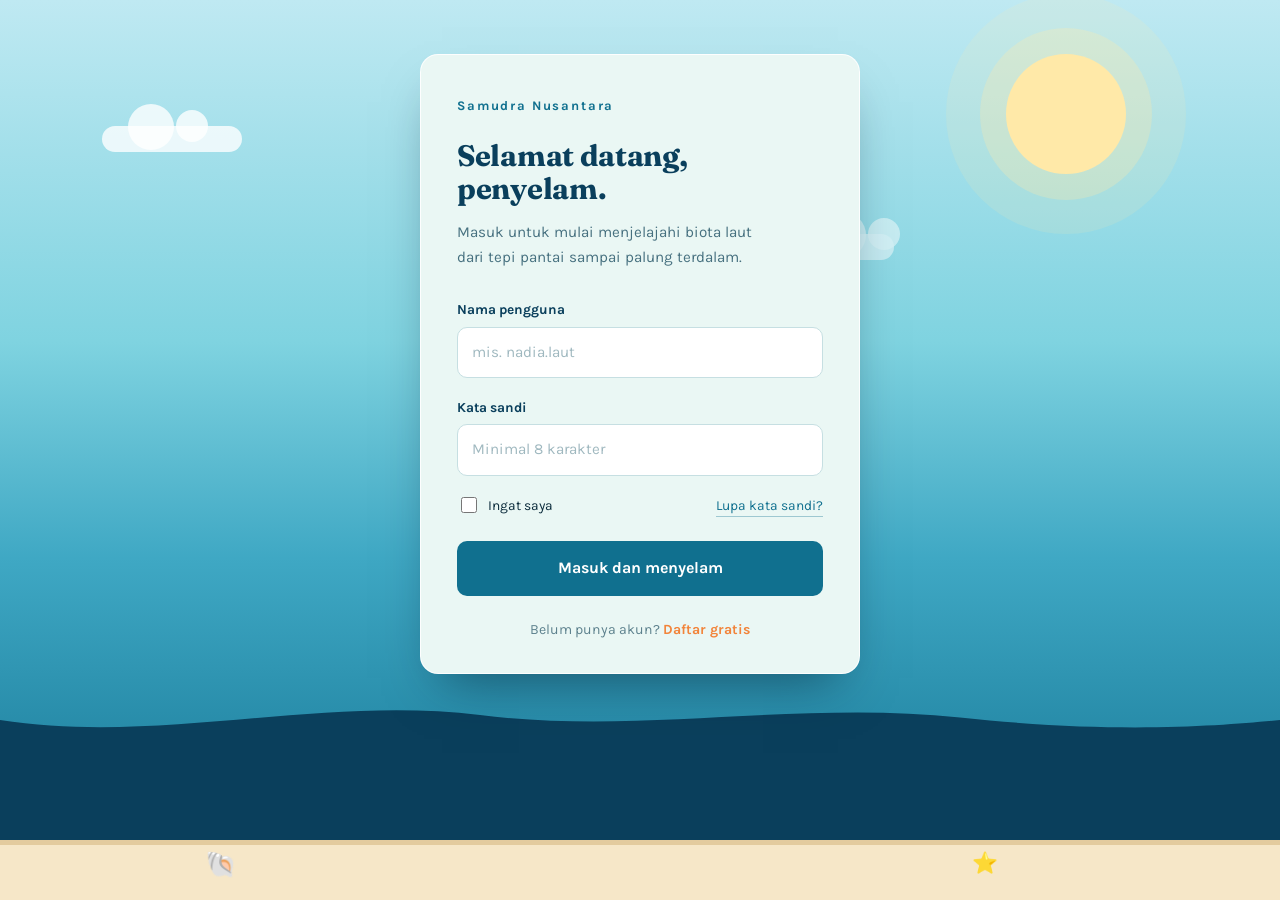
==== html/index.html @ ed93acd5 "Add files via upload" ====
<!DOCTYPE html>
<html lang="id">
<head>
<meta charset="UTF-8">
<meta name="viewport" content="width=device-width, initial-scale=1.0">
<title>Masuk — Samudra Nusantara</title>
<link rel="preconnect" href="https://fonts.googleapis.com">
<link rel="preconnect" href="https://fonts.gstatic.com" crossorigin>
<link href="https://fonts.googleapis.com/css2?family=Fraunces:opsz,wght@9..144,500;9..144,700&family=Karla:wght@400;500;700&display=swap" rel="stylesheet">
<link rel="stylesheet" href="style.css">
</head>
<body class="halaman-login">

  <!-- ===== Langit, matahari, dan awan ===== -->
  <div class="langit" aria-hidden="true">
    <div class="matahari"></div>
    <div class="awan awan-1"></div>
    <div class="awan awan-2"></div>
  </div>

  <!-- ===== Kartu login ===== -->
  <main class="panggung">
    <section class="kartu">
      <p class="kartu-kop">Samudra Nusantara</p>
      <h1>Selamat datang, penyelam.</h1>
      <p class="kartu-sub">Masuk untuk mulai menjelajahi biota laut dari tepi pantai sampai palung terdalam.</p>

      <form action="biota.html" method="get" class="form">
        <div class="baris">
          <label for="nama">Nama pengguna</label>
          <input type="text" id="nama" name="nama" placeholder="mis. nadia.laut" required>
        </div>

        <div class="baris">
          <label for="sandi">Kata sandi</label>
          <input type="password" id="sandi" name="sandi" placeholder="Minimal 8 karakter" required minlength="8">
        </div>

        <div class="baris-mendatar">
          <label class="ingat">
            <input type="checkbox" name="ingat">
            <span>Ingat saya</span>
          </label>
          <a href="#" class="tautan-kecil">Lupa kata sandi?</a>
        </div>

        <button type="submit" class="tombol">Masuk dan menyelam</button>
      </form>

      <p class="kaki-kartu">Belum punya akun? <a href="#">Daftar gratis</a></p>
    </section>
  </main>

  <!-- ===== Laut dan pasir pantai ===== -->
  <div class="laut" aria-hidden="true">
    <svg class="ombak" viewBox="0 0 1440 120" preserveAspectRatio="none">
      <path d="M0,60 C180,110 360,10 540,50 C720,90 900,20 1080,55 C1260,90 1380,70 1440,60 L1440,120 L0,120 Z"></path>
    </svg>
    <div class="air">
      <span class="gelembung g1"></span>
      <span class="gelembung g2"></span>
      <span class="gelembung g3"></span>
      <span class="gelembung g4"></span>
    </div>
    <div class="pasir">
      <span class="kerang">🐚</span>
      <span class="kerang kerang-2">⭐</span>
    </div>
  </div>

</body>
</html>
---- html/style.css ----
/* =========================================================
   Samudra Nusantara — gaya bersama untuk halaman login
   dan halaman biota laut
   ========================================================= */

:root {
  /* Palet: dari pasir pantai turun ke palung */
  --pasir:        #F6E7C8;
  --pasir-tua:    #E3CB9E;
  --busa:         #EAF7F4;
  --dangkal:      #4FC3C7;
  --laut:         #10708F;
  --laut-tua:     #0A3F5C;
  --palung:       #04192B;
  --badut:        #F2843A;   /* aksen: warna ikan badut */
  --tinta:        #0A2A3A;

  --lebar: 1080px;
  --radius: 18px;
}

* { box-sizing: border-box; }

html { scroll-behavior: smooth; }

body {
  margin: 0;
  font-family: "Karla", "Segoe UI", system-ui, sans-serif;
  font-size: 17px;
  line-height: 1.65;
  color: var(--tinta);
  -webkit-font-smoothing: antialiased;
}

h1, h2, h3 {
  font-family: "Fraunces", Georgia, "Times New Roman", serif;
  font-weight: 700;
  line-height: 1.12;
  margin: 0 0 .5em;
  letter-spacing: -.01em;
}

a { color: inherit; }

:focus-visible {
  outline: 3px solid var(--badut);
  outline-offset: 3px;
  border-radius: 4px;
}


/* =========================================================
   1. HALAMAN LOGIN
   ========================================================= */

.halaman-login {
  min-height: 100vh;
  background: linear-gradient(180deg, #BFE9F2 0%, #7FD3E0 38%, #3FA8C4 62%, var(--laut) 100%);
  display: flex;
  align-items: center;
  justify-content: center;
  padding: 48px 20px 220px;
  position: relative;
  overflow: hidden;
}

/* --- langit --- */
.langit { position: absolute; inset: 0; pointer-events: none; }

.matahari {
  position: absolute;
  top: 6%;
  right: 12%;
  width: 120px;
  height: 120px;
  border-radius: 50%;
  background: #FFE9A8;
  box-shadow: 0 0 0 26px rgba(255, 233, 168, .28),
              0 0 0 60px rgba(255, 233, 168, .14);
}

.awan {
  position: absolute;
  height: 26px;
  background: rgba(255, 255, 255, .78);
  border-radius: 50px;
  filter: blur(.4px);
}
.awan::before,
.awan::after {
  content: "";
  position: absolute;
  background: inherit;
  border-radius: 50%;
}
.awan::before { width: 46px; height: 46px; top: -22px; left: 26px; }
.awan::after  { width: 32px; height: 32px; top: -16px; left: 74px; }

.awan-1 { width: 140px; top: 14%; left: 8%;  animation: hanyut 46s linear infinite; }
.awan-2 { width: 100px; top: 26%; left: 62%; opacity: .6; animation: hanyut 66s linear infinite; }

@keyframes hanyut {
  from { transform: translateX(-12vw); }
  to   { transform: translateX(105vw); }
}

/* --- kartu login --- */
.panggung { position: relative; z-index: 3; width: 100%; max-width: 440px; }

.kartu {
  background: var(--busa);
  border-radius: var(--radius);
  padding: 40px 36px 32px;
  border: 1px solid rgba(255, 255, 255, .9);
  box-shadow: 0 26px 50px -22px rgba(4, 25, 43, .55);
}

.kartu-kop {
  margin: 0 0 22px;
  font-weight: 700;
  font-size: .82rem;
  letter-spacing: .14em;
  color: var(--laut);
}

.kartu h1 { font-size: 1.85rem; color: var(--laut-tua); }

.kartu-sub {
  margin: 0 0 28px;
  font-size: .95rem;
  color: #46707F;
  max-width: 34ch;
}

.baris { margin-bottom: 18px; }

.baris label {
  display: block;
  font-size: .86rem;
  font-weight: 700;
  margin-bottom: 6px;
  color: var(--laut-tua);
}

.baris input {
  width: 100%;
  padding: 12px 14px;
  font: inherit;
  font-size: .95rem;
  color: var(--tinta);
  background: #fff;
  border: 1.5px solid #C6DFE2;
  border-radius: 10px;
  transition: border-color .18s ease, box-shadow .18s ease;
}

.baris input::placeholder { color: #9FB8BF; }

.baris input:focus {
  border-color: var(--dangkal);
  box-shadow: 0 0 0 4px rgba(79, 195, 199, .25);
  outline: none;
}

.baris-mendatar {
  display: flex;
  align-items: center;
  justify-content: space-between;
  gap: 12px;
  margin: 4px 0 24px;
  font-size: .86rem;
}

.ingat { display: flex; align-items: center; gap: 8px; cursor: pointer; }
.ingat input { accent-color: var(--laut); width: 16px; height: 16px; }

.tautan-kecil { color: var(--laut); text-decoration: none; border-bottom: 1px solid rgba(16, 112, 143, .35); }
.tautan-kecil:hover { color: var(--badut); border-color: var(--badut); }

.tombol {
  width: 100%;
  padding: 14px 18px;
  font: inherit;
  font-weight: 700;
  font-size: 1rem;
  color: #fff;
  background: var(--laut);
  border: none;
  border-radius: 10px;
  cursor: pointer;
  transition: background .18s ease, transform .18s ease;
}
.tombol:hover  { background: var(--laut-tua); }
.tombol:active { transform: translateY(1px); }

.kaki-kartu {
  margin: 22px 0 0;
  text-align: center;
  font-size: .88rem;
  color: #5D818D;
}
.kaki-kartu a { color: var(--badut); font-weight: 700; text-decoration: none; }
.kaki-kartu a:hover { text-decoration: underline; }

/* --- laut dan pantai di bagian bawah --- */
.laut {
  position: absolute;
  left: 0;
  right: 0;
  bottom: 0;
  height: 210px;
  z-index: 1;
}

.ombak { display: block; width: 100%; height: 60px; }
.ombak path { fill: var(--laut-tua); }

.air {
  position: relative;
  height: 90px;
  background: var(--laut-tua);
}

.pasir {
  position: relative;
  height: 60px;
  background: var(--pasir);
  border-top: 5px solid var(--pasir-tua);
}

.kerang {
  position: absolute;
  bottom: 14px;
  font-size: 1.6rem;
}
.kerang   { left: 16%; }
.kerang-2 { left: auto; right: 22%; bottom: 20px; font-size: 1.3rem; }

/* gelembung naik dari dasar */
.gelembung {
  position: absolute;
  bottom: -20px;
  width: 12px;
  height: 12px;
  border-radius: 50%;
  background: rgba(234, 247, 244, .35);
  border: 1px solid rgba(234, 247, 244, .5);
  animation: naik 9s linear infinite;
}
.g1 { left: 12%; animation-delay: 0s;   }
.g2 { left: 38%; width: 8px;  height: 8px;  animation-delay: 2.4s; }
.g3 { left: 64%; width: 16px; height: 16px; animation-delay: 4.1s; }
.g4 { left: 85%; width: 10px; height: 10px; animation-delay: 6.3s; }

@keyframes naik {
  0%   { transform: translateY(0) translateX(0); opacity: 0; }
  15%  { opacity: 1; }
  100% { transform: translateY(-140px) translateX(14px); opacity: 0; }
}


/* =========================================================
   2. HALAMAN BIOTA LAUT
   ========================================================= */

.halaman-biota { background: var(--palung); }

/* --- bilah navigasi --- */
.bilah {
  position: sticky;
  top: 0;
  z-index: 20;
  display: flex;
  flex-wrap: wrap;
  gap: 10px 22px;
  align-items: center;
  justify-content: space-between;
  padding: 14px 28px;
  background: rgba(4, 25, 43, .86);
  backdrop-filter: blur(8px);
  color: var(--busa);
}

.merek {
  font-family: "Fraunces", Georgia, serif;
  font-weight: 700;
  font-size: 1.05rem;
}

.bilah nav { display: flex; flex-wrap: wrap; gap: 6px 20px; font-size: .88rem; }

.bilah nav a {
  text-decoration: none;
  color: rgba(234, 247, 244, .75);
  padding-bottom: 2px;
  border-bottom: 2px solid transparent;
}
.bilah nav a:hover { color: #fff; border-bottom-color: var(--dangkal); }

.bilah .keluar { color: var(--badut); font-weight: 700; }
.bilah .keluar:hover { border-bottom-color: var(--badut); }

/* --- hero --- */
.hero {
  position: relative;
  padding: 92px 24px 120px;
  background: linear-gradient(180deg, #CFEFF3 0%, #8FDCE4 45%, #45B2C8 100%);
  text-align: center;
}

.hero-isi { max-width: 660px; margin: 0 auto; }

.hero h1 {
  font-size: clamp(2.1rem, 6vw, 3.5rem);
  color: var(--laut-tua);
}

.hero p {
  margin: 0 auto;
  max-width: 52ch;
  color: #0F5670;
}

.petunjuk {
  margin-top: 30px !important;
  font-weight: 700;
  letter-spacing: .06em;
  color: var(--laut-tua);
}

.ombak-hero {
  position: absolute;
  left: 0;
  bottom: -1px;
  width: 100%;
  height: 70px;
}
.ombak-hero path { fill: var(--pasir); }

/* --- kerangka zona --- */
.wadah {
  max-width: var(--lebar);
  margin: 0 auto;
  padding: 0 24px;
}

.zona { padding: 76px 0 88px; }

.kepala-zona { max-width: 60ch; margin-bottom: 40px; }

.kedalaman {
  display: inline-block;
  margin-bottom: 14px;
  padding: 5px 14px;
  border-radius: 999px;
  font-size: .8rem;
  font-weight: 700;
  letter-spacing: .04em;
  background: rgba(255, 255, 255, .28);
  border: 1px solid currentColor;
}

.kepala-zona h2 { font-size: clamp(1.8rem, 4.4vw, 2.6rem); }

.kepala-zona p { margin: 0; opacity: .9; }

/* warna tiap kedalaman */
.zona-pantai { background: var(--pasir);    color: #4A3617; }
.zona-terang { background: var(--dangkal);  color: #063845; }
.zona-senja  { background: var(--laut-tua); color: #CFE9F0; }
.zona-dalam  { background: var(--palung);   color: #AFC9D6; }

.zona-pantai .kedalaman { background: rgba(255, 255, 255, .5); }
.zona-senja  .kedalaman,
.zona-dalam  .kedalaman { background: rgba(255, 255, 255, .08); }

/* --- kisi kartu biota --- */
.kisi {
  display: grid;
  grid-template-columns: repeat(auto-fit, minmax(255px, 1fr));
  gap: 22px;
}

.kartu-biota {
  padding: 26px 24px 22px;
  border-radius: var(--radius);
  background: rgba(255, 255, 255, .82);
  border: 1px solid rgba(255, 255, 255, .6);
  color: var(--tinta);
  transition: transform .2s ease;
}

.zona-senja .kartu-biota,
.zona-dalam .kartu-biota {
  background: rgba(255, 255, 255, .07);
  border-color: rgba(175, 201, 214, .28);
  color: #DCEBF2;
}

.kartu-biota:hover { transform: translateY(-4px); }

.rupa {
  display: block;
  font-size: 2.4rem;
  line-height: 1;
  margin-bottom: 14px;
}

.kartu-biota h3 { font-size: 1.28rem; margin-bottom: 2px; }

.latin {
  margin: 0 0 12px;
  font-size: .85rem;
  font-style: italic;
  opacity: .65;
}

.kartu-biota p { margin: 0 0 14px; font-size: .95rem; }

.fakta {
  margin: 0 !important;
  padding-top: 12px;
  border-top: 1px solid currentColor;
  font-weight: 700;
  font-size: .85rem !important;
  color: var(--badut);
  border-top-color: rgba(242, 132, 58, .35);
}

/* --- kaki halaman --- */
.kaki {
  padding: 54px 24px 64px;
  text-align: center;
  background: #020E18;
  color: #7E9CAC;
}
.kaki p { margin: 0 0 6px; }
.kaki .kecil { font-size: .86rem; opacity: .75; }


/* =========================================================
   3. LAYAR KECIL & PREFERENSI GERAK
   ========================================================= */

@media (max-width: 600px) {
  body { font-size: 16px; }
  .kartu { padding: 32px 24px 26px; }
  .matahari { width: 84px; height: 84px; right: 8%; }
  .bilah { padding: 12px 18px; }
  .zona { padding: 56px 0 64px; }
}

@media (prefers-reduced-motion: reduce) {
  html { scroll-behavior: auto; }
  .awan, .gelembung { animation: none; }
  .kartu-biota:hover { transform: none; }
  * { transition-duration: .01ms !important; }
}
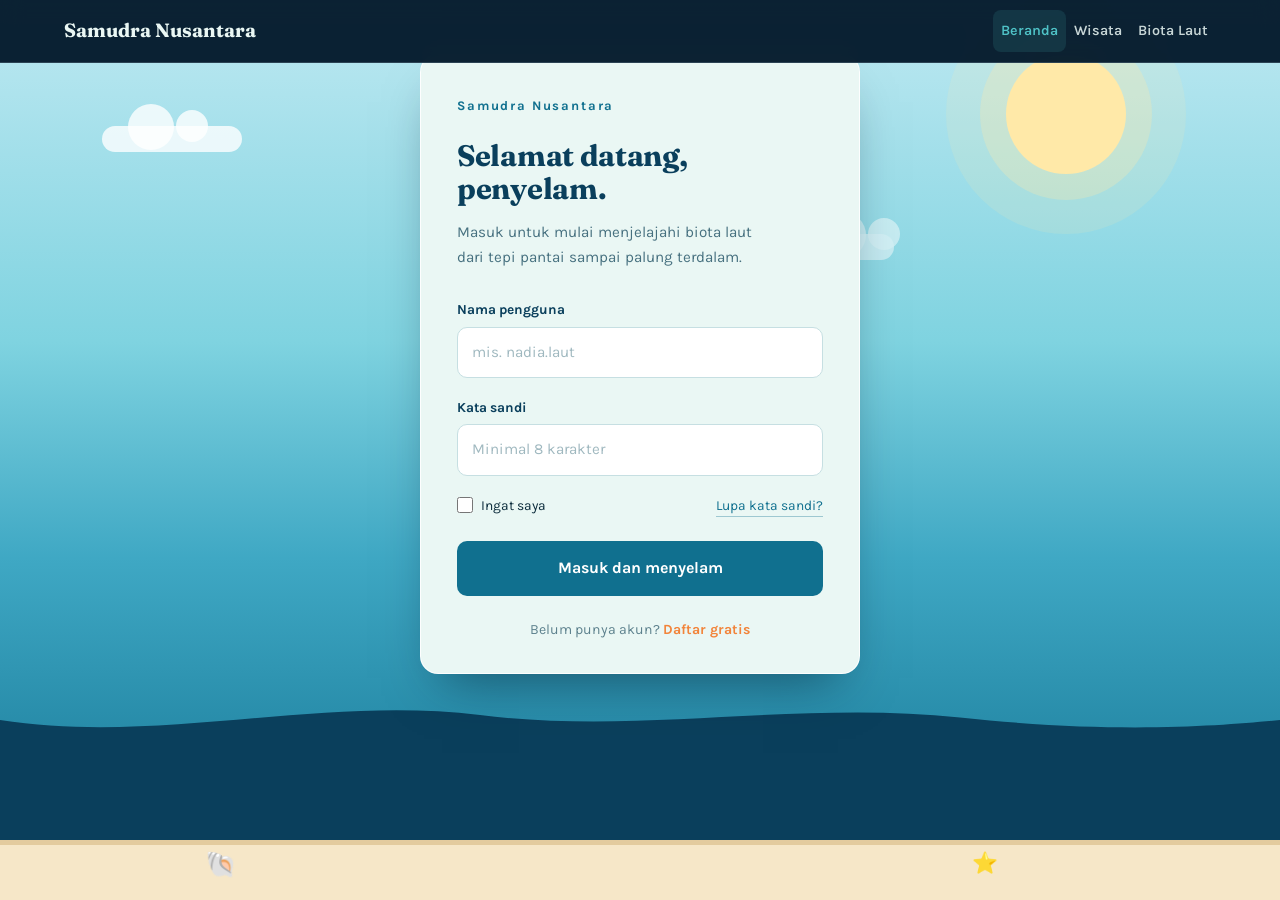
==== commit 096d5fa3: "Memperbarui website responsif" ====
--- a/html/index.html
+++ b/html/index.html
@@ -1,72 +1,241 @@
+
 <!DOCTYPE html>
 <html lang="id">
 <head>
-<meta charset="UTF-8">
-<meta name="viewport" content="width=device-width, initial-scale=1.0">
-<title>Masuk — Samudra Nusantara</title>
-<link rel="preconnect" href="https://fonts.googleapis.com">
-<link rel="preconnect" href="https://fonts.gstatic.com" crossorigin>
-<link href="https://fonts.googleapis.com/css2?family=Fraunces:opsz,wght@9..144,500;9..144,700&family=Karla:wght@400;500;700&display=swap" rel="stylesheet">
-<link rel="stylesheet" href="style.css">
+    <meta charset="UTF-8">
+    <meta name="viewport" content="width=device-width, initial-scale=1.0">
+
+    <title>Masuk — Samudra Nusantara</title>
+
+    <!-- GOOGLE FONTS -->
+    <link rel="preconnect" href="https://fonts.googleapis.com">
+    <link rel="preconnect" href="https://fonts.gstatic.com" crossorigin>
+    <link href="https://fonts.googleapis.com/css2?family=Fraunces:opsz,wght@9..144,500;9..144,700&family=Karla:wght@400;500;700&display=swap" rel="stylesheet">
+
+    <!-- BOOTSTRAP CSS -->
+    <link href="https://cdn.jsdelivr.net/npm/bootstrap@5.3.8/dist/css/bootstrap.min.css" rel="stylesheet">
+
+    <!-- CSS UTAMA -->
+    <link rel="stylesheet" href="style.css">
+
+    <!-- NAVBAR LOGIN -->
+    <style>
+        .login-navbar {
+            position: fixed;
+            top: 0;
+            left: 0;
+            width: 100%;
+            z-index: 1050;
+            padding: 10px 5%;
+            background: rgba(4, 25, 43, 0.96);
+            backdrop-filter: blur(10px);
+            border-bottom: 1px solid rgba(175, 201, 214, 0.2);
+        }
+
+        .login-navbar .navbar-brand {
+            font-family: "Fraunces", Georgia, serif;
+            font-size: 1.2rem;
+            font-weight: 700;
+            color: #eaf7f4;
+        }
+
+        .login-navbar .navbar-brand:hover {
+            color: #4fc3c7;
+        }
+
+        .login-navbar .nav-link {
+            color: rgba(234, 247, 244, 0.85);
+            font-family: "Karla", sans-serif;
+            font-size: 0.9rem;
+            font-weight: 600;
+            padding: 9px 13px;
+            transition: color 0.2s ease, background 0.2s ease;
+            border-radius: 8px;
+        }
+
+        .login-navbar .nav-link:hover,
+        .login-navbar .nav-link.active {
+            color: #4fc3c7;
+            background: rgba(79, 195, 199, 0.12);
+        }
+
+        .login-navbar .navbar-toggler {
+            border: 1px solid #4fc3c7;
+        }
+
+        .login-navbar .navbar-toggler-icon {
+            filter: invert(1);
+        }
+
+        .login-navbar .navbar-toggler:focus {
+            box-shadow: 0 0 0 3px rgba(79, 195, 199, 0.25);
+        }
+
+        @media (max-width: 991.98px) {
+            .login-navbar {
+                padding: 10px 5%;
+            }
+
+            .login-navbar .navbar-collapse {
+                margin-top: 10px;
+                padding-top: 10px;
+                border-top: 1px solid rgba(175, 201, 214, 0.2);
+            }
+
+            .login-navbar .nav-link {
+                display: block;
+                padding: 11px 13px;
+            }
+        }
+    </style>
 </head>
+
 <body class="halaman-login">
 
-  <!-- ===== Langit, matahari, dan awan ===== -->
-  <div class="langit" aria-hidden="true">
-    <div class="matahari"></div>
-    <div class="awan awan-1"></div>
-    <div class="awan awan-2"></div>
-  </div>
-
-  <!-- ===== Kartu login ===== -->
-  <main class="panggung">
-    <section class="kartu">
-      <p class="kartu-kop">Samudra Nusantara</p>
-      <h1>Selamat datang, penyelam.</h1>
-      <p class="kartu-sub">Masuk untuk mulai menjelajahi biota laut dari tepi pantai sampai palung terdalam.</p>
-
-      <form action="biota.html" method="get" class="form">
-        <div class="baris">
-          <label for="nama">Nama pengguna</label>
-          <input type="text" id="nama" name="nama" placeholder="mis. nadia.laut" required>
+    <!-- NAVBAR BOOTSTRAP -->
+    <nav class="navbar navbar-expand-lg login-navbar">
+        <div class="container-fluid p-0">
+
+            <a class="navbar-brand" href="index.html">
+                Samudra Nusantara
+            </a>
+
+            <button
+                class="navbar-toggler"
+                type="button"
+                data-bs-toggle="collapse"
+                data-bs-target="#loginMenu"
+                aria-controls="loginMenu"
+                aria-expanded="false"
+                aria-label="Buka menu navigasi">
+                <span class="navbar-toggler-icon"></span>
+            </button>
+
+            <div class="collapse navbar-collapse" id="loginMenu">
+                <div class="navbar-nav ms-auto">
+                    <a class="nav-link active"
+                       aria-current="page"
+                       href="index.html">Beranda</a>
+
+                    <a class="nav-link" href="wisata.html">Wisata</a>
+
+                    <a class="nav-link" href="biota.html">Biota Laut</a>
+                </div>
+            </div>
+
         </div>
-
-        <div class="baris">
-          <label for="sandi">Kata sandi</label>
-          <input type="password" id="sandi" name="sandi" placeholder="Minimal 8 karakter" required minlength="8">
+    </nav>
+
+    <!-- LANGIT, MATAHARI, DAN AWAN -->
+    <div class="langit" aria-hidden="true">
+        <div class="matahari"></div>
+        <div class="awan awan-1"></div>
+        <div class="awan awan-2"></div>
+    </div>
+
+    <!-- KARTU LOGIN -->
+    <main class="panggung">
+        <section class="kartu">
+            <p class="kartu-kop">Samudra Nusantara</p>
+
+            <h1>Selamat datang, penyelam.</h1>
+
+            <p class="kartu-sub">
+                Masuk untuk mulai menjelajahi biota laut dari tepi
+                pantai sampai palung terdalam.
+            </p>
+
+            <form id="formLogin" class="form">
+                <div class="baris">
+                    <label for="nama">Nama pengguna</label>
+                    <input
+                        type="text"
+                        id="nama"
+                        name="nama"
+                        placeholder="mis. nadia.laut"
+                        required>
+                </div>
+
+                <div class="baris">
+                    <label for="sandi">Kata sandi</label>
+                    <input
+                        type="password"
+                        id="sandi"
+                        name="sandi"
+                        placeholder="Minimal 8 karakter"
+                        required
+                        minlength="8">
+                </div>
+
+                <div class="baris-mendatar">
+                    <label class="ingat">
+                        <input type="checkbox" name="ingat">
+                        <span>Ingat saya</span>
+                    </label>
+
+                    <a href="#" class="tautan-kecil">Lupa kata sandi?</a>
+                </div>
+
+                <button type="submit" class="tombol">
+                    Masuk dan menyelam
+                </button>
+            </form>
+
+            <p class="kaki-kartu">
+                Belum punya akun? <a href="#">Daftar gratis</a>
+            </p>
+        </section>
+    </main>
+
+    <!-- LAUT DAN PASIR PANTAI -->
+    <div class="laut" aria-hidden="true">
+        <svg class="ombak"
+             viewBox="0 0 1440 120"
+             preserveAspectRatio="none">
+            <path d="M0,60 C180,110 360,10 540,50 C720,90 900,20 1080,55 C1260,90 1380,70 1440,60 L1440,120 L0,120 Z"></path>
+        </svg>
+
+        <div class="air">
+            <span class="gelembung g1"></span>
+            <span class="gelembung g2"></span>
+            <span class="gelembung g3"></span>
+            <span class="gelembung g4"></span>
         </div>
 
-        <div class="baris-mendatar">
-          <label class="ingat">
-            <input type="checkbox" name="ingat">
-            <span>Ingat saya</span>
-          </label>
-          <a href="#" class="tautan-kecil">Lupa kata sandi?</a>
+        <div class="pasir">
+            <span class="kerang">🐚</span>
+            <span class="kerang kerang-2">⭐</span>
         </div>
-
-        <button type="submit" class="tombol">Masuk dan menyelam</button>
-      </form>
-
-      <p class="kaki-kartu">Belum punya akun? <a href="#">Daftar gratis</a></p>
-    </section>
-  </main>
-
-  <!-- ===== Laut dan pasir pantai ===== -->
-  <div class="laut" aria-hidden="true">
-    <svg class="ombak" viewBox="0 0 1440 120" preserveAspectRatio="none">
-      <path d="M0,60 C180,110 360,10 540,50 C720,90 900,20 1080,55 C1260,90 1380,70 1440,60 L1440,120 L0,120 Z"></path>
-    </svg>
-    <div class="air">
-      <span class="gelembung g1"></span>
-      <span class="gelembung g2"></span>
-      <span class="gelembung g3"></span>
-      <span class="gelembung g4"></span>
     </div>
-    <div class="pasir">
-      <span class="kerang">🐚</span>
-      <span class="kerang kerang-2">⭐</span>
-    </div>
-  </div>
+
+    <!-- BOOTSTRAP JAVASCRIPT -->
+    <script src="https://cdn.jsdelivr.net/npm/bootstrap@5.3.8/dist/js/bootstrap.bundle.min.js"></script>
+
+    <!-- LOGIN DEMO DAN NAVBAR -->
+    <script>
+        // Login demonstrasi tanpa mengirim kata sandi ke URL.
+        // Halaman ini belum menggunakan sistem autentikasi.
+        document.getElementById("formLogin").addEventListener("submit", function(event) {
+            event.preventDefault();
+
+            if (!this.reportValidity()) {
+                return;
+            }
+
+            window.location.href = "biota.html";
+        });
+
+        // Menutup navbar otomatis setelah tautan diklik di HP.
+        document.querySelectorAll("#loginMenu .nav-link").forEach(function(link) {
+            link.addEventListener("click", function() {
+                const menu = document.getElementById("loginMenu");
+
+                if (window.innerWidth < 992 && menu.classList.contains("show")) {
+                    bootstrap.Collapse.getOrCreateInstance(menu).hide();
+                }
+            });
+        });
+    </script>
 
 </body>
-</html>
+</html>
--- a/html/style.css
+++ b/html/style.css
@@ -1,458 +1,834 @@
+
 /* =========================================================
-   Samudra Nusantara — gaya bersama untuk halaman login
-   dan halaman biota laut
+   SAMUDRA NUSANTARA
+   CSS HALAMAN LOGIN DAN BIOTA LAUT
    ========================================================= */
 
 :root {
-  /* Palet: dari pasir pantai turun ke palung */
-  --pasir:        #F6E7C8;
-  --pasir-tua:    #E3CB9E;
-  --busa:         #EAF7F4;
-  --dangkal:      #4FC3C7;
-  --laut:         #10708F;
-  --laut-tua:     #0A3F5C;
-  --palung:       #04192B;
-  --badut:        #F2843A;   /* aksen: warna ikan badut */
-  --tinta:        #0A2A3A;
-
-  --lebar: 1080px;
-  --radius: 18px;
-}
-
-* { box-sizing: border-box; }
-
-html { scroll-behavior: smooth; }
+    --pasir: #F6E7C8;
+    --pasir-tua: #E3CB9E;
+    --busa: #EAF7F4;
+    --dangkal: #4FC3C7;
+    --laut: #10708F;
+    --laut-tua: #0A3F5C;
+    --palung: #04192B;
+    --badut: #F2843A;
+    --tinta: #0A2A3A;
+
+    --lebar: 1080px;
+    --radius: 18px;
+}
+
+/* =========================
+   RESET DAN DASAR
+========================= */
+
+* {
+    box-sizing: border-box;
+}
+
+html {
+    scroll-behavior: smooth;
+}
 
 body {
-  margin: 0;
-  font-family: "Karla", "Segoe UI", system-ui, sans-serif;
-  font-size: 17px;
-  line-height: 1.65;
-  color: var(--tinta);
-  -webkit-font-smoothing: antialiased;
-}
-
-h1, h2, h3 {
-  font-family: "Fraunces", Georgia, "Times New Roman", serif;
-  font-weight: 700;
-  line-height: 1.12;
-  margin: 0 0 .5em;
-  letter-spacing: -.01em;
-}
-
-a { color: inherit; }
+    margin: 0;
+    font-family: "Karla", "Segoe UI", system-ui, sans-serif;
+    font-size: 17px;
+    line-height: 1.65;
+    color: var(--tinta);
+    -webkit-font-smoothing: antialiased;
+}
+
+h1,
+h2,
+h3 {
+    font-family: "Fraunces", Georgia, "Times New Roman", serif;
+    font-weight: 700;
+    line-height: 1.12;
+    margin: 0 0 .5em;
+    letter-spacing: -.01em;
+}
+
+a {
+    color: inherit;
+}
 
 :focus-visible {
-  outline: 3px solid var(--badut);
-  outline-offset: 3px;
-  border-radius: 4px;
+    outline: 3px solid var(--badut);
+    outline-offset: 3px;
+    border-radius: 4px;
 }
 
 
 /* =========================================================
    1. HALAMAN LOGIN
-   ========================================================= */
+========================================================= */
 
 .halaman-login {
-  min-height: 100vh;
-  background: linear-gradient(180deg, #BFE9F2 0%, #7FD3E0 38%, #3FA8C4 62%, var(--laut) 100%);
-  display: flex;
-  align-items: center;
-  justify-content: center;
-  padding: 48px 20px 220px;
-  position: relative;
-  overflow: hidden;
-}
-
-/* --- langit --- */
-.langit { position: absolute; inset: 0; pointer-events: none; }
+    min-height: 100vh;
+    background: linear-gradient(
+        180deg,
+        #BFE9F2 0%,
+        #7FD3E0 38%,
+        #3FA8C4 62%,
+        var(--laut) 100%
+    );
+
+    display: flex;
+    align-items: center;
+    justify-content: center;
+    padding: 48px 20px 220px;
+    position: relative;
+    overflow: hidden;
+}
+
+/* LANGIT */
+
+.langit {
+    position: absolute;
+    inset: 0;
+    pointer-events: none;
+}
 
 .matahari {
-  position: absolute;
-  top: 6%;
-  right: 12%;
-  width: 120px;
-  height: 120px;
-  border-radius: 50%;
-  background: #FFE9A8;
-  box-shadow: 0 0 0 26px rgba(255, 233, 168, .28),
-              0 0 0 60px rgba(255, 233, 168, .14);
+    position: absolute;
+    top: 6%;
+    right: 12%;
+    width: 120px;
+    height: 120px;
+    border-radius: 50%;
+    background: #FFE9A8;
+    box-shadow:
+        0 0 0 26px rgba(255, 233, 168, .28),
+        0 0 0 60px rgba(255, 233, 168, .14);
 }
 
 .awan {
-  position: absolute;
-  height: 26px;
-  background: rgba(255, 255, 255, .78);
-  border-radius: 50px;
-  filter: blur(.4px);
-}
+    position: absolute;
+    height: 26px;
+    background: rgba(255, 255, 255, .78);
+    border-radius: 50px;
+    filter: blur(.4px);
+}
+
 .awan::before,
 .awan::after {
-  content: "";
-  position: absolute;
-  background: inherit;
-  border-radius: 50%;
-}
-.awan::before { width: 46px; height: 46px; top: -22px; left: 26px; }
-.awan::after  { width: 32px; height: 32px; top: -16px; left: 74px; }
-
-.awan-1 { width: 140px; top: 14%; left: 8%;  animation: hanyut 46s linear infinite; }
-.awan-2 { width: 100px; top: 26%; left: 62%; opacity: .6; animation: hanyut 66s linear infinite; }
+    content: "";
+    position: absolute;
+    background: inherit;
+    border-radius: 50%;
+}
+
+.awan::before {
+    width: 46px;
+    height: 46px;
+    top: -22px;
+    left: 26px;
+}
+
+.awan::after {
+    width: 32px;
+    height: 32px;
+    top: -16px;
+    left: 74px;
+}
+
+.awan-1 {
+    width: 140px;
+    top: 14%;
+    left: 8%;
+    animation: hanyut 46s linear infinite;
+}
+
+.awan-2 {
+    width: 100px;
+    top: 26%;
+    left: 62%;
+    opacity: .6;
+    animation: hanyut 66s linear infinite;
+}
 
 @keyframes hanyut {
-  from { transform: translateX(-12vw); }
-  to   { transform: translateX(105vw); }
-}
-
-/* --- kartu login --- */
-.panggung { position: relative; z-index: 3; width: 100%; max-width: 440px; }
+    from {
+        transform: translateX(-12vw);
+    }
+
+    to {
+        transform: translateX(105vw);
+    }
+}
+
+/* KARTU LOGIN */
+
+.panggung {
+    position: relative;
+    z-index: 3;
+    width: 100%;
+    max-width: 440px;
+}
 
 .kartu {
-  background: var(--busa);
-  border-radius: var(--radius);
-  padding: 40px 36px 32px;
-  border: 1px solid rgba(255, 255, 255, .9);
-  box-shadow: 0 26px 50px -22px rgba(4, 25, 43, .55);
+    background: var(--busa);
+    border-radius: var(--radius);
+    padding: 40px 36px 32px;
+    border: 1px solid rgba(255, 255, 255, .9);
+    box-shadow: 0 26px 50px -22px rgba(4, 25, 43, .55);
 }
 
 .kartu-kop {
-  margin: 0 0 22px;
-  font-weight: 700;
-  font-size: .82rem;
-  letter-spacing: .14em;
-  color: var(--laut);
-}
-
-.kartu h1 { font-size: 1.85rem; color: var(--laut-tua); }
+    margin: 0 0 22px;
+    font-weight: 700;
+    font-size: .82rem;
+    letter-spacing: .14em;
+    color: var(--laut);
+}
+
+.kartu h1 {
+    font-size: 1.85rem;
+    color: var(--laut-tua);
+}
 
 .kartu-sub {
-  margin: 0 0 28px;
-  font-size: .95rem;
-  color: #46707F;
-  max-width: 34ch;
-}
-
-.baris { margin-bottom: 18px; }
+    margin: 0 0 28px;
+    font-size: .95rem;
+    color: #46707F;
+    max-width: 34ch;
+}
+
+.baris {
+    margin-bottom: 18px;
+}
 
 .baris label {
-  display: block;
-  font-size: .86rem;
-  font-weight: 700;
-  margin-bottom: 6px;
-  color: var(--laut-tua);
+    display: block;
+    font-size: .86rem;
+    font-weight: 700;
+    margin-bottom: 6px;
+    color: var(--laut-tua);
 }
 
 .baris input {
-  width: 100%;
-  padding: 12px 14px;
-  font: inherit;
-  font-size: .95rem;
-  color: var(--tinta);
-  background: #fff;
-  border: 1.5px solid #C6DFE2;
-  border-radius: 10px;
-  transition: border-color .18s ease, box-shadow .18s ease;
-}
-
-.baris input::placeholder { color: #9FB8BF; }
+    width: 100%;
+    padding: 12px 14px;
+    font: inherit;
+    font-size: .95rem;
+    color: var(--tinta);
+    background: #fff;
+    border: 1.5px solid #C6DFE2;
+    border-radius: 10px;
+    transition: border-color .18s ease, box-shadow .18s ease;
+}
+
+.baris input::placeholder {
+    color: #9FB8BF;
+}
 
 .baris input:focus {
-  border-color: var(--dangkal);
-  box-shadow: 0 0 0 4px rgba(79, 195, 199, .25);
-  outline: none;
+    border-color: var(--dangkal);
+    box-shadow: 0 0 0 4px rgba(79, 195, 199, .25);
+    outline: none;
 }
 
 .baris-mendatar {
-  display: flex;
-  align-items: center;
-  justify-content: space-between;
-  gap: 12px;
-  margin: 4px 0 24px;
-  font-size: .86rem;
-}
-
-.ingat { display: flex; align-items: center; gap: 8px; cursor: pointer; }
-.ingat input { accent-color: var(--laut); width: 16px; height: 16px; }
-
-.tautan-kecil { color: var(--laut); text-decoration: none; border-bottom: 1px solid rgba(16, 112, 143, .35); }
-.tautan-kecil:hover { color: var(--badut); border-color: var(--badut); }
+    display: flex;
+    align-items: center;
+    justify-content: space-between;
+    gap: 12px;
+    margin: 4px 0 24px;
+    font-size: .86rem;
+}
+
+.ingat {
+    display: flex;
+    align-items: center;
+    gap: 8px;
+    cursor: pointer;
+}
+
+.ingat input {
+    accent-color: var(--laut);
+    width: 16px;
+    height: 16px;
+}
+
+.tautan-kecil {
+    color: var(--laut);
+    text-decoration: none;
+    border-bottom: 1px solid rgba(16, 112, 143, .35);
+}
+
+.tautan-kecil:hover {
+    color: var(--badut);
+    border-color: var(--badut);
+}
 
 .tombol {
-  width: 100%;
-  padding: 14px 18px;
-  font: inherit;
-  font-weight: 700;
-  font-size: 1rem;
-  color: #fff;
-  background: var(--laut);
-  border: none;
-  border-radius: 10px;
-  cursor: pointer;
-  transition: background .18s ease, transform .18s ease;
-}
-.tombol:hover  { background: var(--laut-tua); }
-.tombol:active { transform: translateY(1px); }
+    width: 100%;
+    padding: 14px 18px;
+    font: inherit;
+    font-weight: 700;
+    font-size: 1rem;
+    color: #fff;
+    background: var(--laut);
+    border: none;
+    border-radius: 10px;
+    cursor: pointer;
+    transition: background .18s ease, transform .18s ease;
+}
+
+.tombol:hover {
+    background: var(--laut-tua);
+}
+
+.tombol:active {
+    transform: translateY(1px);
+}
 
 .kaki-kartu {
-  margin: 22px 0 0;
-  text-align: center;
-  font-size: .88rem;
-  color: #5D818D;
-}
-.kaki-kartu a { color: var(--badut); font-weight: 700; text-decoration: none; }
-.kaki-kartu a:hover { text-decoration: underline; }
-
-/* --- laut dan pantai di bagian bawah --- */
+    margin: 22px 0 0;
+    text-align: center;
+    font-size: .88rem;
+    color: #5D818D;
+}
+
+.kaki-kartu a {
+    color: var(--badut);
+    font-weight: 700;
+    text-decoration: none;
+}
+
+.kaki-kartu a:hover {
+    text-decoration: underline;
+}
+
+/* LAUT DAN PANTAI LOGIN */
+
 .laut {
-  position: absolute;
-  left: 0;
-  right: 0;
-  bottom: 0;
-  height: 210px;
-  z-index: 1;
-}
-
-.ombak { display: block; width: 100%; height: 60px; }
-.ombak path { fill: var(--laut-tua); }
+    position: absolute;
+    left: 0;
+    right: 0;
+    bottom: 0;
+    height: 210px;
+    z-index: 1;
+}
+
+.ombak {
+    display: block;
+    width: 100%;
+    height: 60px;
+}
+
+.ombak path {
+    fill: var(--laut-tua);
+}
 
 .air {
-  position: relative;
-  height: 90px;
-  background: var(--laut-tua);
+    position: relative;
+    height: 90px;
+    background: var(--laut-tua);
 }
 
 .pasir {
-  position: relative;
-  height: 60px;
-  background: var(--pasir);
-  border-top: 5px solid var(--pasir-tua);
+    position: relative;
+    height: 60px;
+    background: var(--pasir);
+    border-top: 5px solid var(--pasir-tua);
 }
 
 .kerang {
-  position: absolute;
-  bottom: 14px;
-  font-size: 1.6rem;
-}
-.kerang   { left: 16%; }
-.kerang-2 { left: auto; right: 22%; bottom: 20px; font-size: 1.3rem; }
-
-/* gelembung naik dari dasar */
+    position: absolute;
+    bottom: 14px;
+    font-size: 1.6rem;
+    left: 16%;
+}
+
+.kerang-2 {
+    left: auto;
+    right: 22%;
+    bottom: 20px;
+    font-size: 1.3rem;
+}
+
+/* GELEMBUNG */
+
 .gelembung {
-  position: absolute;
-  bottom: -20px;
-  width: 12px;
-  height: 12px;
-  border-radius: 50%;
-  background: rgba(234, 247, 244, .35);
-  border: 1px solid rgba(234, 247, 244, .5);
-  animation: naik 9s linear infinite;
-}
-.g1 { left: 12%; animation-delay: 0s;   }
-.g2 { left: 38%; width: 8px;  height: 8px;  animation-delay: 2.4s; }
-.g3 { left: 64%; width: 16px; height: 16px; animation-delay: 4.1s; }
-.g4 { left: 85%; width: 10px; height: 10px; animation-delay: 6.3s; }
+    position: absolute;
+    bottom: -20px;
+    width: 12px;
+    height: 12px;
+    border-radius: 50%;
+    background: rgba(234, 247, 244, .35);
+    border: 1px solid rgba(234, 247, 244, .5);
+    animation: naik 9s linear infinite;
+}
+
+.g1 {
+    left: 12%;
+    animation-delay: 0s;
+}
+
+.g2 {
+    left: 38%;
+    width: 8px;
+    height: 8px;
+    animation-delay: 2.4s;
+}
+
+.g3 {
+    left: 64%;
+    width: 16px;
+    height: 16px;
+    animation-delay: 4.1s;
+}
+
+.g4 {
+    left: 85%;
+    width: 10px;
+    height: 10px;
+    animation-delay: 6.3s;
+}
 
 @keyframes naik {
-  0%   { transform: translateY(0) translateX(0); opacity: 0; }
-  15%  { opacity: 1; }
-  100% { transform: translateY(-140px) translateX(14px); opacity: 0; }
+    0% {
+        transform: translateY(0) translateX(0);
+        opacity: 0;
+    }
+
+    15% {
+        opacity: 1;
+    }
+
+    100% {
+        transform: translateY(-140px) translateX(14px);
+        opacity: 0;
+    }
 }
 
 
 /* =========================================================
    2. HALAMAN BIOTA LAUT
-   ========================================================= */
-
-.halaman-biota { background: var(--palung); }
-
-/* --- bilah navigasi --- */
-.bilah {
-  position: sticky;
-  top: 0;
-  z-index: 20;
-  display: flex;
-  flex-wrap: wrap;
-  gap: 10px 22px;
-  align-items: center;
-  justify-content: space-between;
-  padding: 14px 28px;
-  background: rgba(4, 25, 43, .86);
-  backdrop-filter: blur(8px);
-  color: var(--busa);
-}
-
-.merek {
-  font-family: "Fraunces", Georgia, serif;
-  font-weight: 700;
-  font-size: 1.05rem;
-}
-
-.bilah nav { display: flex; flex-wrap: wrap; gap: 6px 20px; font-size: .88rem; }
-
-.bilah nav a {
-  text-decoration: none;
-  color: rgba(234, 247, 244, .75);
-  padding-bottom: 2px;
-  border-bottom: 2px solid transparent;
-}
-.bilah nav a:hover { color: #fff; border-bottom-color: var(--dangkal); }
-
-.bilah .keluar { color: var(--badut); font-weight: 700; }
-.bilah .keluar:hover { border-bottom-color: var(--badut); }
-
-/* --- hero --- */
-.hero {
-  position: relative;
-  padding: 92px 24px 120px;
-  background: linear-gradient(180deg, #CFEFF3 0%, #8FDCE4 45%, #45B2C8 100%);
-  text-align: center;
-}
-
-.hero-isi { max-width: 660px; margin: 0 auto; }
-
-.hero h1 {
-  font-size: clamp(2.1rem, 6vw, 3.5rem);
-  color: var(--laut-tua);
-}
-
-.hero p {
-  margin: 0 auto;
-  max-width: 52ch;
-  color: #0F5670;
+========================================================= */
+
+.halaman-biota {
+    background: var(--palung);
+}
+
+/* NAVBAR BOOTSTRAP */
+
+.biota-navbar {
+    position: sticky;
+    top: 0;
+    z-index: 1050;
+    padding: 12px 28px;
+    background: rgba(4, 25, 43, .96);
+    backdrop-filter: blur(10px);
+    -webkit-backdrop-filter: blur(10px);
+    border-bottom: 1px solid rgba(234, 247, 244, .12);
+
+    --bs-navbar-color: rgba(234, 247, 244, .8);
+    --bs-navbar-hover-color: #fff;
+    --bs-navbar-active-color: #6CE0C7;
+    --bs-navbar-brand-color: var(--busa);
+    --bs-navbar-brand-hover-color: #fff;
+}
+
+.biota-container {
+    padding: 0;
+}
+
+.biota-merek {
+    font-family: "Fraunces", Georgia, serif;
+    font-weight: 700;
+    font-size: 1.15rem;
+    letter-spacing: .02em;
+    color: var(--busa);
+}
+
+.biota-merek:hover {
+    color: #fff;
+}
+
+.biota-nav-links {
+    display: flex;
+    align-items: center;
+    gap: 4px 12px;
+}
+
+.biota-nav-links .nav-link {
+    color: rgba(234, 247, 244, .78);
+    padding: 8px 10px;
+    font-size: .86rem;
+    font-weight: 500;
+    text-decoration: none;
+    border-bottom: 2px solid transparent;
+    transition: color .2s ease, border-color .2s ease;
+}
+
+.biota-nav-links .nav-link:hover {
+    color: #fff;
+    border-bottom-color: var(--dangkal);
+}
+
+.biota-nav-links .nav-link.active {
+    color: #6CE0C7;
+    border-bottom-color: #6CE0C7;
+}
+
+/* TOMBOL HAMBURGER */
+
+.biota-navbar .navbar-toggler {
+    padding: 6px 9px;
+    border: 1px solid rgba(108, 224, 199, .75);
+    border-radius: 8px;
+}
+
+.biota-navbar .navbar-toggler-icon {
+    filter: invert(1);
+}
+
+.biota-navbar .navbar-toggler:focus {
+    box-shadow: 0 0 0 3px rgba(79, 195, 199, .3);
+}
+
+/* HERO BIOTA */
+
+.halaman-biota .hero {
+    position: relative;
+    padding: 92px 24px 120px;
+    background: linear-gradient(
+        180deg,
+        #CFEFF3 0%,
+        #8FDCE4 45%,
+        #45B2C8 100%
+    );
+    text-align: center;
+}
+
+.hero-isi {
+    max-width: 660px;
+    margin: 0 auto;
+}
+
+.halaman-biota .hero h1 {
+    font-size: clamp(2.1rem, 6vw, 3.5rem);
+    color: var(--laut-tua);
+}
+
+.halaman-biota .hero p {
+    margin: 0 auto;
+    max-width: 52ch;
+    color: #0F5670;
 }
 
 .petunjuk {
-  margin-top: 30px !important;
-  font-weight: 700;
-  letter-spacing: .06em;
-  color: var(--laut-tua);
+    margin-top: 30px !important;
+    font-weight: 700;
+    letter-spacing: .06em;
+    color: var(--laut-tua);
 }
 
 .ombak-hero {
-  position: absolute;
-  left: 0;
-  bottom: -1px;
-  width: 100%;
-  height: 70px;
-}
-.ombak-hero path { fill: var(--pasir); }
-
-/* --- kerangka zona --- */
+    position: absolute;
+    left: 0;
+    bottom: -1px;
+    width: 100%;
+    height: 70px;
+}
+
+.ombak-hero path {
+    fill: var(--pasir);
+}
+
+/* KERANGKA ZONA */
+
 .wadah {
-  max-width: var(--lebar);
-  margin: 0 auto;
-  padding: 0 24px;
-}
-
-.zona { padding: 76px 0 88px; }
-
-.kepala-zona { max-width: 60ch; margin-bottom: 40px; }
+    max-width: var(--lebar);
+    margin: 0 auto;
+    padding: 0 24px;
+}
+
+.zona {
+    padding: 76px 0 88px;
+}
+
+.kepala-zona {
+    max-width: 60ch;
+    margin-bottom: 40px;
+}
 
 .kedalaman {
-  display: inline-block;
-  margin-bottom: 14px;
-  padding: 5px 14px;
-  border-radius: 999px;
-  font-size: .8rem;
-  font-weight: 700;
-  letter-spacing: .04em;
-  background: rgba(255, 255, 255, .28);
-  border: 1px solid currentColor;
-}
-
-.kepala-zona h2 { font-size: clamp(1.8rem, 4.4vw, 2.6rem); }
-
-.kepala-zona p { margin: 0; opacity: .9; }
-
-/* warna tiap kedalaman */
-.zona-pantai { background: var(--pasir);    color: #4A3617; }
-.zona-terang { background: var(--dangkal);  color: #063845; }
-.zona-senja  { background: var(--laut-tua); color: #CFE9F0; }
-.zona-dalam  { background: var(--palung);   color: #AFC9D6; }
-
-.zona-pantai .kedalaman { background: rgba(255, 255, 255, .5); }
-.zona-senja  .kedalaman,
-.zona-dalam  .kedalaman { background: rgba(255, 255, 255, .08); }
-
-/* --- kisi kartu biota --- */
+    display: inline-block;
+    margin-bottom: 14px;
+    padding: 5px 14px;
+    border-radius: 999px;
+    font-size: .8rem;
+    font-weight: 700;
+    letter-spacing: .04em;
+    background: rgba(255, 255, 255, .28);
+    border: 1px solid currentColor;
+}
+
+.kepala-zona h2 {
+    font-size: clamp(1.8rem, 4.4vw, 2.6rem);
+}
+
+.kepala-zona p {
+    margin: 0;
+    opacity: .9;
+}
+
+/* WARNA ZONA */
+
+.zona-pantai {
+    background: var(--pasir);
+    color: #4A3617;
+}
+
+.zona-terang {
+    background: var(--dangkal);
+    color: #063845;
+}
+
+.zona-senja {
+    background: var(--laut-tua);
+    color: #CFE9F0;
+}
+
+.zona-dalam {
+    background: var(--palung);
+    color: #AFC9D6;
+}
+
+.zona-pantai .kedalaman {
+    background: rgba(255, 255, 255, .5);
+}
+
+.zona-senja .kedalaman,
+.zona-dalam .kedalaman {
+    background: rgba(255, 255, 255, .08);
+}
+
+/* KISI KARTU BIOTA */
+
 .kisi {
-  display: grid;
-  grid-template-columns: repeat(auto-fit, minmax(255px, 1fr));
-  gap: 22px;
+    display: grid;
+    grid-template-columns: repeat(auto-fit, minmax(255px, 1fr));
+    gap: 22px;
 }
 
 .kartu-biota {
-  padding: 26px 24px 22px;
-  border-radius: var(--radius);
-  background: rgba(255, 255, 255, .82);
-  border: 1px solid rgba(255, 255, 255, .6);
-  color: var(--tinta);
-  transition: transform .2s ease;
+    padding: 26px 24px 22px;
+    border-radius: var(--radius);
+    background: rgba(255, 255, 255, .82);
+    border: 1px solid rgba(255, 255, 255, .6);
+    color: var(--tinta);
+    transition: transform .2s ease;
 }
 
 .zona-senja .kartu-biota,
 .zona-dalam .kartu-biota {
-  background: rgba(255, 255, 255, .07);
-  border-color: rgba(175, 201, 214, .28);
-  color: #DCEBF2;
-}
-
-.kartu-biota:hover { transform: translateY(-4px); }
+    background: rgba(255, 255, 255, .07);
+    border-color: rgba(175, 201, 214, .28);
+    color: #DCEBF2;
+}
+
+.kartu-biota:hover {
+    transform: translateY(-4px);
+}
 
 .rupa {
-  display: block;
-  font-size: 2.4rem;
-  line-height: 1;
-  margin-bottom: 14px;
-}
-
-.kartu-biota h3 { font-size: 1.28rem; margin-bottom: 2px; }
+    display: block;
+    font-size: 2.4rem;
+    line-height: 1;
+    margin-bottom: 14px;
+}
+
+.kartu-biota h3 {
+    font-size: 1.28rem;
+    margin-bottom: 2px;
+}
 
 .latin {
-  margin: 0 0 12px;
-  font-size: .85rem;
-  font-style: italic;
-  opacity: .65;
-}
-
-.kartu-biota p { margin: 0 0 14px; font-size: .95rem; }
+    margin: 0 0 12px;
+    font-size: .85rem;
+    font-style: italic;
+    opacity: .65;
+}
+
+.kartu-biota p {
+    margin: 0 0 14px;
+    font-size: .95rem;
+}
 
 .fakta {
-  margin: 0 !important;
-  padding-top: 12px;
-  border-top: 1px solid currentColor;
-  font-weight: 700;
-  font-size: .85rem !important;
-  color: var(--badut);
-  border-top-color: rgba(242, 132, 58, .35);
-}
-
-/* --- kaki halaman --- */
+    margin: 0 !important;
+    padding-top: 12px;
+    border-top: 1px solid rgba(242, 132, 58, .35);
+    font-weight: 700;
+    font-size: .85rem !important;
+    color: var(--badut);
+}
+
+/* FOOTER BIOTA */
+
 .kaki {
-  padding: 54px 24px 64px;
-  text-align: center;
-  background: #020E18;
-  color: #7E9CAC;
-}
-.kaki p { margin: 0 0 6px; }
-.kaki .kecil { font-size: .86rem; opacity: .75; }
+    padding: 54px 24px 64px;
+    text-align: center;
+    background: #020E18;
+    color: #7E9CAC;
+}
+
+.kaki p {
+    margin: 0 0 6px;
+}
+
+.kaki .kecil {
+    font-size: .86rem;
+    opacity: .75;
+}
 
 
 /* =========================================================
-   3. LAYAR KECIL & PREFERENSI GERAK
-   ========================================================= */
+   3. RESPONSIVE TABLET
+========================================================= */
+
+@media (max-width: 991.98px) {
+    .biota-navbar {
+        padding: 12px 5%;
+    }
+
+    .biota-nav-links {
+        align-items: stretch;
+        gap: 2px;
+        padding-top: 10px;
+    }
+
+    .biota-nav-links .nav-link {
+        padding: 8px 4px;
+    }
+
+    .wadah {
+        padding: 0 22px;
+    }
+
+    .kisi {
+        grid-template-columns: repeat(2, minmax(0, 1fr));
+    }
+}
+
+
+/* =========================================================
+   4. RESPONSIVE HP
+========================================================= */
 
 @media (max-width: 600px) {
-  body { font-size: 16px; }
-  .kartu { padding: 32px 24px 26px; }
-  .matahari { width: 84px; height: 84px; right: 8%; }
-  .bilah { padding: 12px 18px; }
-  .zona { padding: 56px 0 64px; }
-}
+    body {
+        font-size: 16px;
+    }
+
+    .kartu {
+        padding: 32px 24px 26px;
+    }
+
+    .matahari {
+        width: 84px;
+        height: 84px;
+        right: 8%;
+    }
+
+    .zona {
+        padding: 56px 0 64px;
+    }
+
+    .wadah {
+        padding: 0 18px;
+    }
+
+    .halaman-biota .hero {
+        padding: 75px 20px 100px;
+    }
+
+    .halaman-biota .hero h1 {
+        font-size: clamp(2rem, 9vw, 2.8rem);
+    }
+
+    .kepala-zona {
+        margin-bottom: 30px;
+    }
+
+    .kisi {
+        grid-template-columns: 1fr;
+        gap: 18px;
+    }
+
+    .kartu-biota {
+        padding: 24px 22px 20px;
+    }
+
+    .kaki {
+        padding: 42px 18px 48px;
+    }
+
+    .biota-navbar {
+        padding: 10px 18px;
+    }
+}
+
+
+/* =========================================================
+   5. PREFERENSI GERAK
+========================================================= */
 
 @media (prefers-reduced-motion: reduce) {
-  html { scroll-behavior: auto; }
-  .awan, .gelembung { animation: none; }
-  .kartu-biota:hover { transform: none; }
-  * { transition-duration: .01ms !important; }
-}
+    html {
+        scroll-behavior: auto;
+    }
+
+    .awan,
+    .gelembung {
+        animation: none;
+    }
+
+    .kartu-biota:hover {
+        transform: none;
+    }
+
+    * {
+        transition-duration: .01ms !important;
+    }
+}
+
+
+
+/* =========================
+   PERBAIKAN NAVBAR BIOTA DI HP
+========================= */
+
+@media (max-width: 991.98px) {
+    .biota-navbar .navbar-collapse {
+        margin-top: 12px;
+        padding: 10px 0;
+        border-top: 1px solid rgba(175, 201, 214, 0.2);
+    }
+
+    .biota-nav-links {
+        display: flex;
+        flex-direction: column;
+        gap: 4px;
+    }
+
+    .biota-nav-links .nav-link {
+        display: block;
+        padding: 11px 14px;
+        border-radius: 8px;
+        font-size: 0.95rem;
+        transition: background 0.2s ease, color 0.2s ease;
+    }
+
+    .biota-nav-links .nav-link:hover,
+    .biota-nav-links .nav-link.active {
+        color: var(--dangkal);
+        background: rgba(79, 195, 199, 0.12);
+    }
+}
